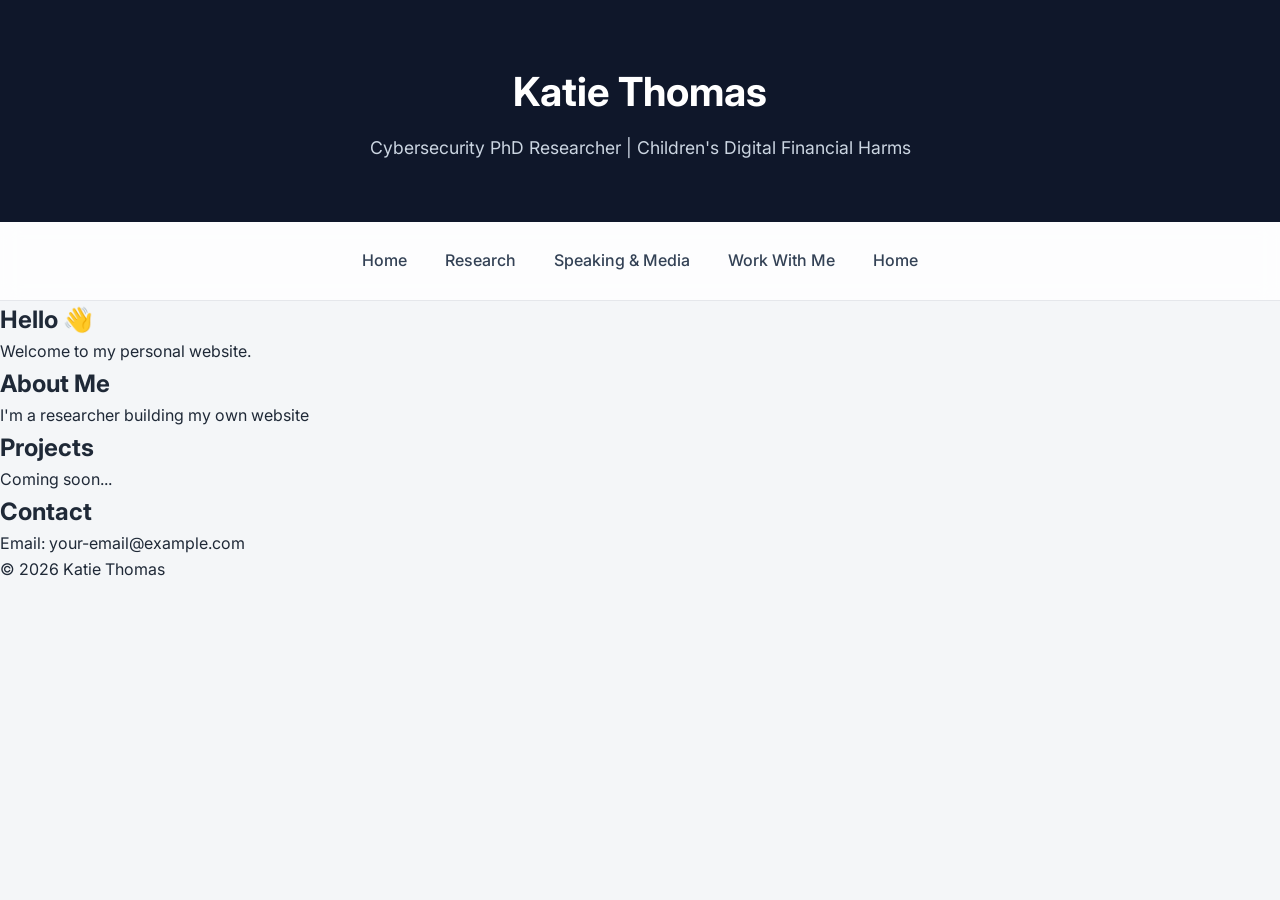
==== index.html @ bd5b545d "Updating the layout" ====
<!DOCTYPE html>
<html lang="en">
<head>
    <meta charset="UTF-8">
    <meta name="viewport" content="width=device-width, initial-scale=1.0">
    <title>Katie Thomas | Portfolio</title>
    <link href="https://fonts.googleapis.com/css2?family=Inter:wght@300;400;600;700&display=swap" rel="stylesheet">

    <link rel="stylesheet" href="style.css">
</head>

<body>

    <!-- HEADER -->
    <header>
        <h1>Katie Thomas</h1>
        <p>Cybersecurity PhD Researcher | Children's Digital Financial Harms</p>
    </header>

    <!-- NAVIGATION -->
    <nav class="nav">
    <a href="index.html">Home</a>
    <a href="Research.html">Research</a>
    <a href="Speaking & Media.html">Speaking & Media</a>
    <a href="Work With Me.html">Work With Me</a>
    <a href="index.html" class="active">Home</a>
</nav>

    <!-- HERO SECTION -->
    <section>
        <h2>Hello 👋</h2>
        <p>Welcome to my personal website.</p>
    </section>

    <!-- ABOUT -->
    <section id="about">
        <h2>About Me</h2>
        <p>
            I'm a researcher building my own website
        </p>
    </section>

    <!-- PROJECTS -->
    <section id="projects">
        <h2>Projects</h2>
        <p>Coming soon...</p>
    </section>

    <!-- CONTACT -->
    <section id="contact">
        <h2>Contact</h2>
        <p>Email: your-email@example.com</p>
    </section>

    <!-- FOOTER -->
    <footer>
        <p>© 2026 Katie Thomas</p>
    </footer>

</body>
</html>
---- style.css ----
* {
    margin: 0;
    padding: 0;
    box-sizing: border-box;
}

body {
    font-family: 'Inter', sans-serif;
    background-color: #f4f6f8;
    color: #1f2937;
    line-height: 1.6;
}

/* HEADER */
header {
    background: #0f172a;
    color: white;
    padding: 60px 20px;
    text-align: center;
}

header h1 {
    font-size: 2.5rem;
    font-weight: 700;
}

header p {
    margin-top: 10px;
    font-size: 1.1rem;
    color: #cbd5e1;
}

/* NAV */

.nav {
    display: flex;
    justify-content: center;
    gap: 10px;
    padding: 18px;
    background: rgba(255, 255, 255, 0.8);
    backdrop-filter: blur(10px);
    position: sticky;
    top: 0;
    border-bottom: 1px solid #e5e7eb;
}

.nav a {
    text-decoration: none;
    color: #334155;
    font-weight: 500;
    padding: 8px 14px;
    border-radius: 999px;
    transition: all 0.25s ease;
    .nav a.active {
    background: #0f172a;
    color: white;

    .nav a.active {
    background: #0f172a;
    color: white;
}
}

.nav a:hover {
    background: #0f172a;
    color: white;
    transform: translateY(-2px);
}

/* HERO SECTION */
section {
    max-width: 900px;
    margin: 40px auto;
    background: white;
    padding: 30px;
    border-radius: 12px;
    box-shadow: 0 4px 15px rgba(0,0,0,0.05);
}

/* SECTION HEADINGS */
section h2 {
    margin-bottom: 10px;
    color: #0f172a;
}

/* FOOTER */
footer {
    text-align: center;
    padding: 25px;
    color: #64748b;
}
}
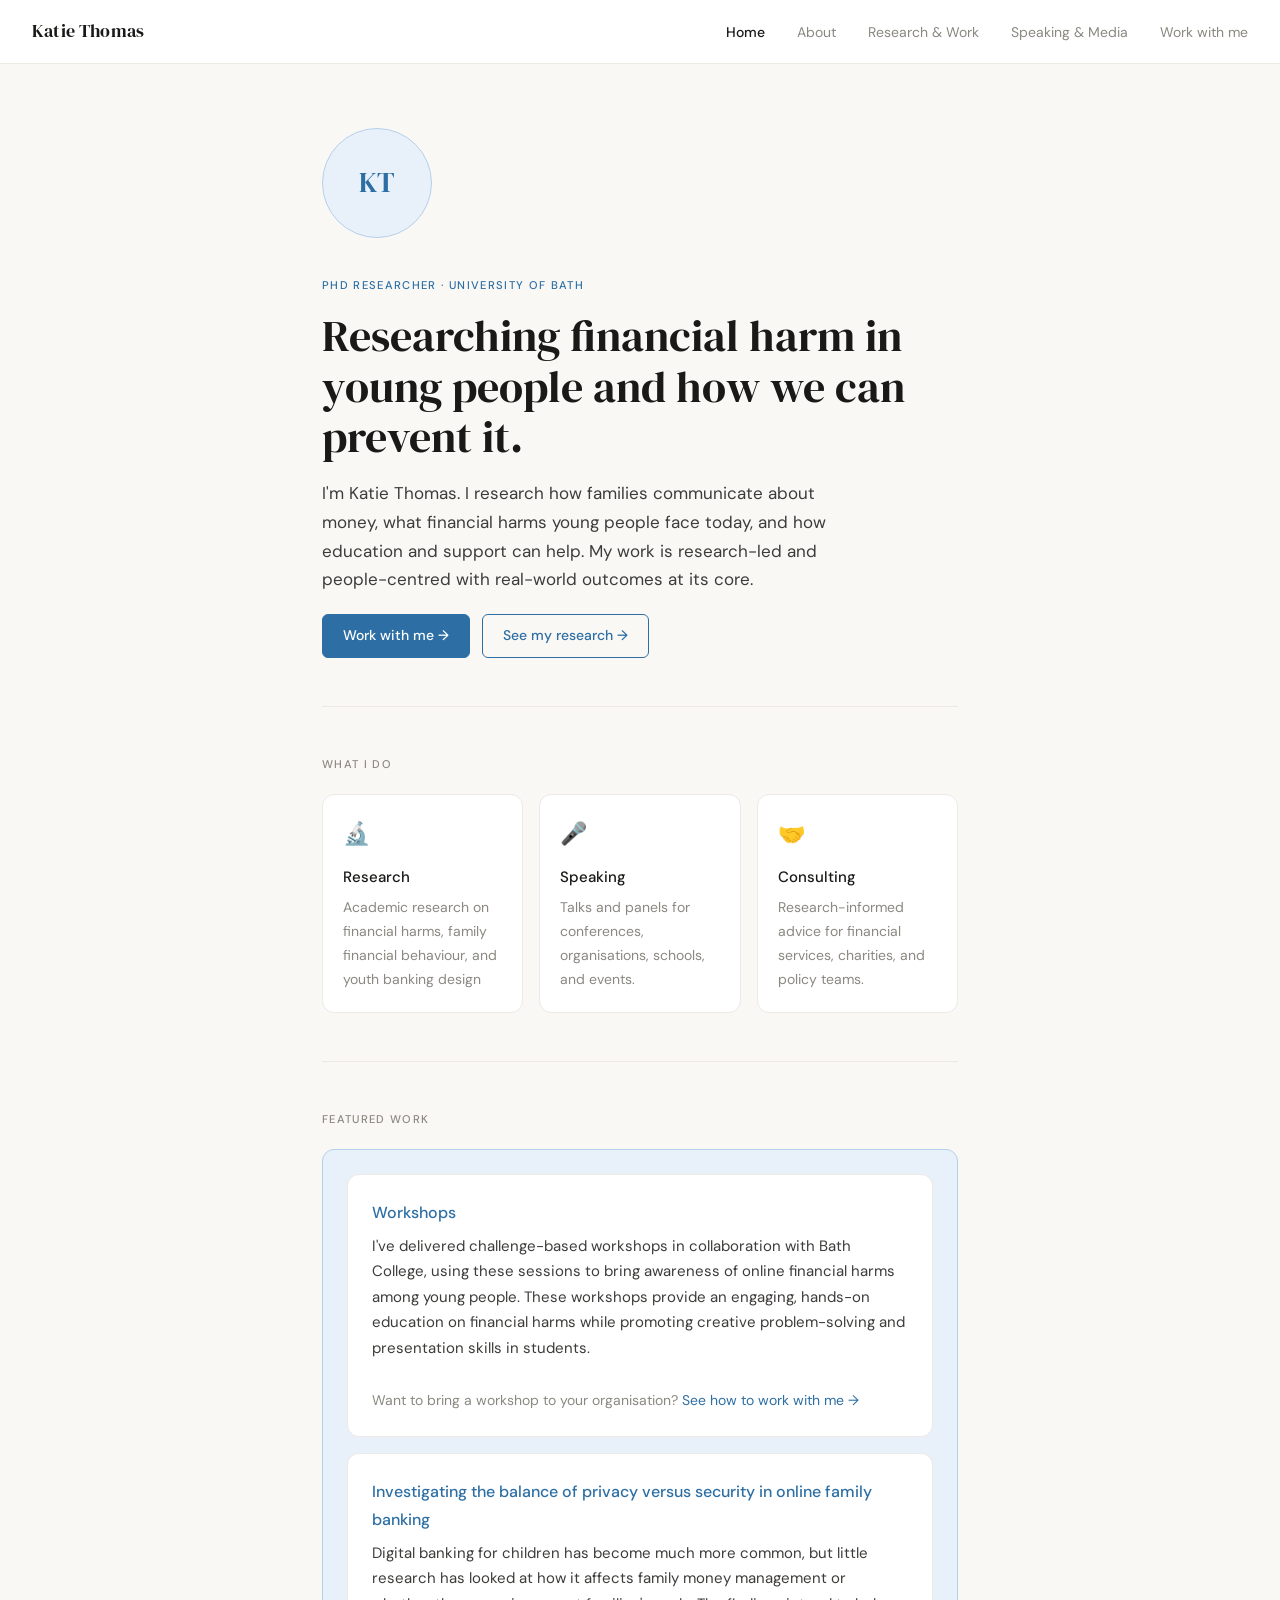
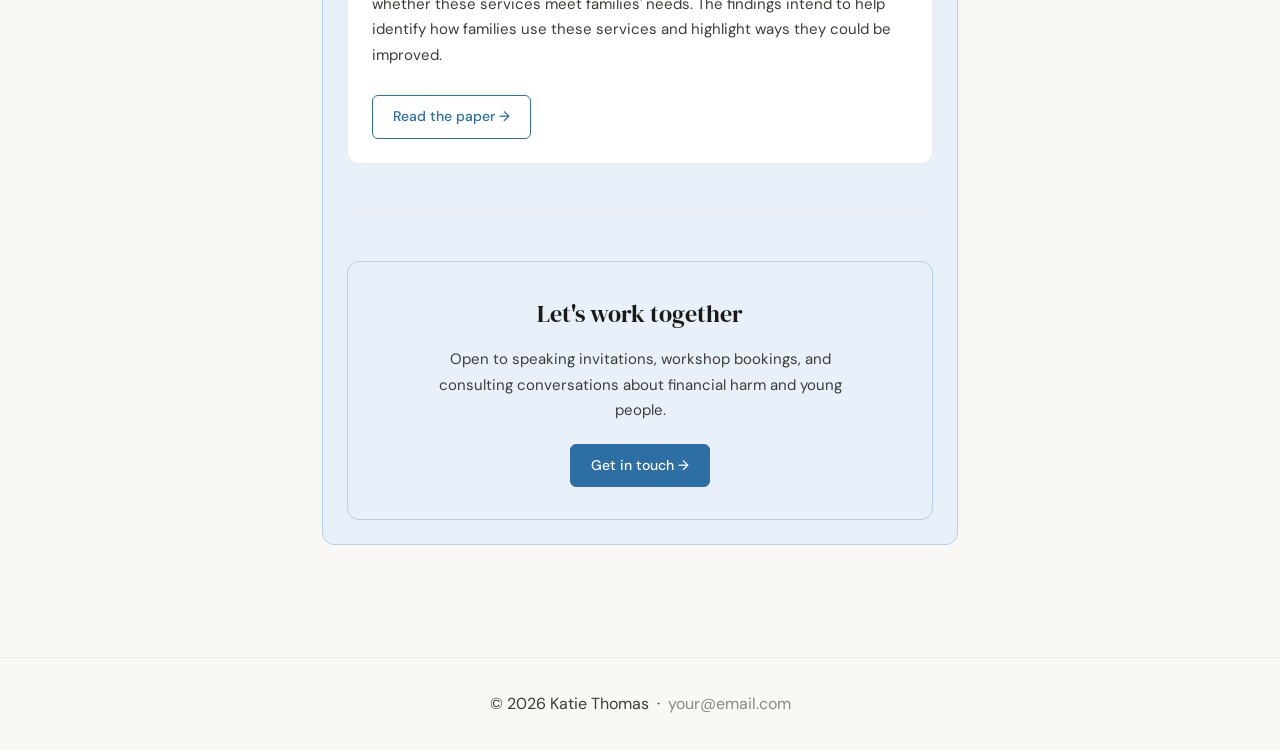
==== commit b704bb3b: "Updating style and content" ====
--- a/index.html
+++ b/index.html
@@ -1,61 +1,264 @@
 <!DOCTYPE html>
 <html lang="en">
 <head>
-    <meta charset="UTF-8">
-    <meta name="viewport" content="width=device-width, initial-scale=1.0">
-    <title>Katie Thomas | Portfolio</title>
-    <link href="https://fonts.googleapis.com/css2?family=Inter:wght@300;400;600;700&display=swap" rel="stylesheet">
-
-    <link rel="stylesheet" href="style.css">
+  <meta charset="UTF-8" />
+  <meta name="viewport" content="width=device-width, initial-scale=1.0" />
+  <meta name="description" content="Katie Thomas — PhD researcher in financial safety and young people at the University of Bath." />
+  <title>Katie Thomas</title>
+  <link rel="stylesheet" href="style.css" />
+  <style>
+    /* ── Hero ── */
+    .hero {
+      display: flex;
+      flex-direction: column;
+      gap: 1.5rem;
+      padding-bottom: 0;
+    }
+
+    .hero-text h1 {
+      margin-bottom: 1rem;
+    }
+
+    .hero-text p {
+      font-size: 1.0625rem;
+      max-width: 520px;
+    }
+
+    .hero-photo-home {
+      width: 110px;
+      height: 110px;
+      border-radius: 50%;
+      object-fit: cover;
+      border: 1px solid var(--colour-border);
+      margin-bottom: 0.5rem;
+    }
+
+    .hero-initials {
+      width: 110px;
+      height: 110px;
+      border-radius: 50%;
+      background: var(--colour-accent-light);
+      border: 1px solid var(--colour-accent-border);
+      display: flex;
+      align-items: center;
+      justify-content: center;
+      font-family: var(--font-display);
+      font-size: 1.75rem;
+      color: var(--colour-accent);
+      margin-bottom: 0.5rem;
+    }
+
+    .hero-buttons {
+      display: flex;
+      flex-wrap: wrap;
+      gap: 0.75rem;
+      margin-top: 0.5rem;
+    }
+
+    /* ── What I do ── */
+    .what-i-do-grid {
+      display: grid;
+      grid-template-columns: repeat(3, 1fr);
+      gap: 1rem;
+      margin-bottom: 0;
+    }
+
+    .what-card {
+      background: var(--colour-white);
+      border: 1px solid var(--colour-border);
+      border-radius: var(--radius-md);
+      padding: 1.25rem;
+    }
+
+    .what-card .icon {
+      font-size: 1.375rem;
+      margin-bottom: 0.75rem;
+      display: block;
+    }
+
+    .what-card h3 {
+      font-size: 0.9375rem;
+      margin-bottom: 0.4rem;
+    }
+
+    .what-card p {
+      font-size: 0.875rem;
+      color: var(--colour-text-muted);
+      margin-bottom: 0;
+    }
+
+    /* ── Featured work ── */
+    .featured-link {
+      font-size: 0.875rem;
+      color: var(--colour-accent);
+      text-decoration: none;
+      display: inline-block;
+      margin-top: 0.75rem;
+    }
+
+    .featured-link:hover {
+      text-decoration: underline;
+    }
+
+    /* ── CTA banner ── */
+    .cta-banner {
+      background: var(--colour-accent-light);
+      border: 1px solid var(--colour-accent-border);
+      border-radius: var(--radius-md);
+      padding: 2rem;
+      text-align: center;
+    }
+
+    .cta-banner h2 {
+      font-size: 1.5rem;
+      margin-bottom: 0.75rem;
+    }
+
+    .cta-banner p {
+      font-size: 0.9375rem;
+      color: var(--colour-text-body);
+      max-width: 420px;
+      margin: 0 auto 1.25rem;
+    }
+
+    /* ── Responsive ── */
+    @media (max-width: 640px) {
+      .what-i-do-grid {
+        grid-template-columns: 1fr;
+      }
+    }
+  </style>
 </head>
-
 <body>
 
-    <!-- HEADER -->
-    <header>
-        <h1>Katie Thomas</h1>
-        <p>Cybersecurity PhD Researcher | Children's Digital Financial Harms</p>
-    </header>
-
-    <!-- NAVIGATION -->
-    <nav class="nav">
-    <a href="index.html">Home</a>
-    <a href="Research.html">Research</a>
-    <a href="Speaking & Media.html">Speaking & Media</a>
-    <a href="Work With Me.html">Work With Me</a>
-    <a href="index.html" class="active">Home</a>
-</nav>
-
-    <!-- HERO SECTION -->
-    <section>
-        <h2>Hello 👋</h2>
-        <p>Welcome to my personal website.</p>
+  <!-- ===================== NAVIGATION ===================== -->
+  <nav class="nav">
+    <a href="index.html" class="nav-logo">Katie Thomas</a>
+    <button class="nav-toggle" aria-label="Toggle navigation" onclick="toggleNav()">&#9776;</button>
+    <ul class="nav-links" id="nav-links">
+      <li><a href="index.html" class="active">Home</a></li>
+      <li><a href="about.html">About</a></li>
+      <li><a href="research.html">Research &amp; Work</a></li>
+      <li><a href="speaking.html">Speaking &amp; Media</a></li>
+      <li><a href="work-with-me.html">Work with me</a></li>
+    </ul>
+  </nav>
+
+  <!-- ===================== MAIN CONTENT ===================== -->
+  <main class="page-wrapper">
+
+    <!-- ── HERO ── -->
+    <section class="hero">
+      <img
+        class="hero-photo-home"
+        src="assets/images/KT_Photo.jpg"
+        alt="Photo of Katie Thomas"
+        onerror="this.style.display='none'; document.getElementById('hero-initials').style.display='flex';"
+      />
+      <div class="hero-initials" id="hero-initials" style="display: none;">KT</div>
+
+      <div class="hero-text">
+        <span class="page-tag">PhD Researcher · University of Bath</span>
+        <h1>Researching financial harm in young people and how we can prevent it.</h1>
+        <p>
+          I'm Katie Thomas. I research how families communicate about money, what financial
+          harms young people face today, and how education and support can help.
+          My work is research-led and people-centred with real-world outcomes at its core.
+        </p>
+        <div class="hero-buttons">
+          <a href="work-with-me.html" class="btn btn-primary">Work with me →</a>
+          <a href="research.html" class="btn">See my research →</a>
+        </div>
+      </div>
+
     </section>
 
-    <!-- ABOUT -->
-    <section id="about">
-        <h2>About Me</h2>
-        <p>
-            I'm a researcher building my own website
-        </p>
-    </section>
-
-    <!-- PROJECTS -->
-    <section id="projects">
-        <h2>Projects</h2>
-        <p>Coming soon...</p>
-    </section>
-
-    <!-- CONTACT -->
-    <section id="contact">
-        <h2>Contact</h2>
-        <p>Email: your-email@example.com</p>
-    </section>
-
-    <!-- FOOTER -->
-    <footer>
-        <p>© 2026 Katie Thomas</p>
-    </footer>
+    <hr class="divider" />
+
+    <!-- ── WHAT I DO ── -->
+    <span class="section-label">What I do</span>
+    <div class="what-i-do-grid">
+
+      <div class="what-card">
+        <span class="icon">🔬</span>
+        <h3>Research</h3>
+        <p>Academic research on financial harms, family financial behaviour, and 
+        youth banking design</p>
+      </div>
+
+      <div class="what-card">
+        <span class="icon">🎤</span>
+        <h3>Speaking</h3>
+        <p>Talks and panels for conferences, organisations, schools, and events.</p>
+      </div>
+
+      <div class="what-card">
+        <span class="icon">🤝</span>
+        <h3>Consulting</h3>
+        <p>Research-informed advice for financial services, charities, and policy teams.</p>
+      </div>
+
+    </div>
+
+    <hr class="divider" />
+
+    <!-- ── FEATURED WORK ── -->
+    <span class="section-label">Featured work</span>
+    <div class="card-featured">
+     <!-- Workshops -->
+    <div class="card">
+      <h3>Workshops</h3>
+      <p>
+        I've delivered challenge-based workshops in collaboration with Bath College, using these
+        sessions to bring awareness of online financial harms among young people. These workshops 
+        provide an engaging, hands-on education on financial harms while promoting creative 
+        problem-solving and presentation skills in students. 
+      </p>
+      <br />
+      <p style="font-size: 0.875rem; color: var(--colour-text-muted);">
+        Want to bring a workshop to your organisation?
+        <a href="work-with-me.html">See how to work with me →</a>
+      </p>
+    </div>
+
+    <!-- Featured paper — duplicate for additional papers -->
+    <div class="card">
+       <h3>Investigating the balance of privacy versus security in online family banking</h3>
+      <p>
+        Digital banking for children has become much more common, but little research has
+        looked at how it affects family money management or whether these services meet
+        families' needs. The findings intend to help identify how families use these services
+        and highlight ways they could be improved.
+      </p>
+      <br />
+      <a href="https://dl.acm.org/doi/10.1145/3628516.3659858" class="btn">Read the paper →</a>
+    </div>
+
+    <hr class="divider" />
+
+    <!-- ── CTA BANNER ── -->
+    <div class="cta-banner">
+      <h2>Let's work together</h2>
+      <p>
+        Open to speaking invitations, workshop bookings, and consulting conversations
+        about financial harm and young people.
+      </p>
+      <a href="work-with-me.html" class="btn btn-primary">Get in touch →</a>
+    </div>
+
+  </main>
+
+  <!-- ===================== FOOTER ===================== -->
+  <footer class="footer">
+    <!-- Replace with your email address -->
+    <p>© 2026 Katie Thomas &nbsp;·&nbsp; <a href="mailto:your@email.com">your@email.com</a></p>
+  </footer>
+
+  <script>
+    function toggleNav() {
+      document.getElementById('nav-links').classList.toggle('open');
+    }
+  </script>
 
 </body>
 </html>
--- a/style.css
+++ b/style.css
@@ -1,92 +1,560 @@
-* {
-    margin: 0;
-    padding: 0;
-    box-sizing: border-box;
+/* ============================================
+   Katie Thomas — Personal Website
+   style.css — shared across all pages
+   ============================================ */
+
+/* --- Google Fonts --- */
+@import url('https://fonts.googleapis.com/css2?family=DM+Sans:ital,opsz,wght@0,9..40,300;0,9..40,400;0,9..40,500;1,9..40,400&family=DM+Serif+Display&display=swap');
+
+/* --- Reset --- */
+*, *::before, *::after {
+  box-sizing: border-box;
+  margin: 0;
+  padding: 0;
+}
+
+/* --- Design tokens --- */
+:root {
+  /* Colours */
+  --colour-page:         #faf8f5;
+  --colour-surface:      #f3f0ea;
+  --colour-white:        #ffffff;
+  --colour-border:       #ede9e3;
+  --colour-border-mid:   #c8c4bc;
+  --colour-text-dark:    #1a1917;
+  --colour-text-body:    #3d3c3a;
+  --colour-text-muted:   #8a8880;
+  --colour-accent:       #2d6fa4;
+  --colour-accent-hover: #1e5580;
+  --colour-accent-light: #e8f1f9;
+  --colour-accent-border:#b5d0eb;
+
+  /* Typography */
+  --font-display: 'DM Serif Display', Georgia, serif;
+  --font-body:    'DM Sans', system-ui, sans-serif;
+
+  /* Layout */
+  --max-width:    700px;
+  --nav-height:   64px;
+
+  /* Radii */
+  --radius-sm:    6px;
+  --radius-md:    12px;
+
+  /* Transitions */
+  --transition:   0.15s ease;
+}
+
+/* --- Base --- */
+html {
+  font-size: 16px;
+  scroll-behavior: smooth;
 }
 
 body {
-    font-family: 'Inter', sans-serif;
-    background-color: #f4f6f8;
-    color: #1f2937;
-    line-height: 1.6;
-}
-
-/* HEADER */
-header {
-    background: #0f172a;
-    color: white;
-    padding: 60px 20px;
+  font-family: var(--font-body);
+  background-color: var(--colour-page);
+  color: var(--colour-text-body);
+  line-height: 1.7;
+  -webkit-font-smoothing: antialiased;
+}
+
+img {
+  display: block;
+  max-width: 100%;
+}
+
+a {
+  color: var(--colour-accent);
+  text-decoration: none;
+}
+
+a:hover {
+  text-decoration: underline;
+}
+
+/* ============================================
+   NAVIGATION
+   ============================================ */
+
+.nav {
+  position: sticky;
+  top: 0;
+  z-index: 100;
+  height: var(--nav-height);
+  background: var(--colour-white);
+  border-bottom: 1px solid var(--colour-border);
+  display: flex;
+  align-items: center;
+  justify-content: space-between;
+  padding: 0 2rem;
+}
+
+.nav-logo {
+  font-family: var(--font-display);
+  font-size: 1.125rem;
+  color: var(--colour-text-dark);
+  text-decoration: none;
+  letter-spacing: 0.01em;
+  flex-shrink: 0;
+}
+
+.nav-logo:hover {
+  text-decoration: none;
+}
+
+.nav-links {
+  list-style: none;
+  display: flex;
+  align-items: center;
+  gap: 2rem;
+}
+
+.nav-links a {
+  font-size: 0.875rem;
+  color: var(--colour-text-muted);
+  text-decoration: none;
+  transition: color var(--transition);
+}
+
+.nav-links a:hover {
+  color: var(--colour-text-dark);
+  text-decoration: none;
+}
+
+.nav-links a.active {
+  color: var(--colour-text-dark);
+  font-weight: 500;
+}
+
+/* Mobile toggle button */
+.nav-toggle {
+  display: none;
+  background: none;
+  border: none;
+  cursor: pointer;
+  font-size: 1.5rem;
+  color: var(--colour-text-dark);
+  line-height: 1;
+  padding: 4px;
+}
+
+/* ============================================
+   PAGE LAYOUT
+   ============================================ */
+
+.page-wrapper {
+  max-width: var(--max-width);
+  margin: 0 auto;
+  padding: 4rem 2rem 6rem;
+}
+
+/* ============================================
+   TYPOGRAPHY
+   ============================================ */
+
+.page-tag {
+  display: inline-block;
+  font-size: 0.7rem;
+  font-weight: 500;
+  letter-spacing: 0.12em;
+  text-transform: uppercase;
+  color: var(--colour-accent);
+  margin-bottom: 1rem;
+}
+
+h1 {
+  font-family: var(--font-display);
+  font-size: 2.75rem;
+  font-weight: 400;
+  color: var(--colour-text-dark);
+  line-height: 1.15;
+  margin-bottom: 1.5rem;
+}
+
+h2 {
+  font-family: var(--font-display);
+  font-size: 1.625rem;
+  font-weight: 400;
+  color: var(--colour-text-dark);
+  margin-bottom: 0.75rem;
+}
+
+h3 {
+  font-family: var(--font-body);
+  font-size: 1rem;
+  font-weight: 500;
+  color: var(--colour-text-dark);
+  margin-bottom: 0.35rem;
+}
+
+p {
+  font-size: 1rem;
+  color: var(--colour-text-body);
+  margin-bottom: 1.25rem;
+}
+
+p:last-child {
+  margin-bottom: 0;
+}
+
+/* ============================================
+   SECTION LABELS & DIVIDERS
+   ============================================ */
+
+.section-label {
+  font-size: 0.7rem;
+  font-weight: 500;
+  letter-spacing: 0.12em;
+  text-transform: uppercase;
+  color: var(--colour-text-muted);
+  margin-bottom: 1.25rem;
+  display: block;
+}
+
+.divider {
+  border: none;
+  border-top: 1px solid var(--colour-border);
+  margin: 3rem 0;
+}
+
+/* ============================================
+   PILLS
+   ============================================ */
+
+.pill-row {
+  display: flex;
+  flex-wrap: wrap;
+  gap: 0.5rem;
+  margin-bottom: 1.5rem;
+}
+
+.pill {
+  font-size: 0.8125rem;
+  padding: 5px 14px;
+  border-radius: 20px;
+  background: var(--colour-white);
+  border: 1px solid var(--colour-border-mid);
+  color: var(--colour-text-body);
+}
+
+.pill-accent {
+  background: var(--colour-accent-light);
+  border-color: var(--colour-accent-border);
+  color: var(--colour-accent);
+}
+
+/* ============================================
+   CARDS
+   ============================================ */
+
+.card {
+  background: var(--colour-white);
+  border: 1px solid var(--colour-border);
+  border-radius: var(--radius-md);
+  padding: 1.5rem;
+  margin-bottom: 1rem;
+}
+
+.card-meta {
+  font-size: 0.8rem;
+  color: var(--colour-text-muted);
+  margin-bottom: 0.35rem;
+}
+
+.card h3 {
+  margin-bottom: 0.5rem;
+}
+
+.card p {
+  font-size: 0.9375rem;
+  margin-bottom: 0;
+}
+
+/* Card with top accent border — used for featured items like the game */
+.card-featured {
+  background: var(--colour-accent-light);
+  border: 1px solid var(--colour-accent-border);
+  border-radius: var(--radius-md);
+  padding: 1.5rem;
+  margin-bottom: 1rem;
+}
+
+.card-featured h3 {
+  color: var(--colour-accent);
+  margin-bottom: 0.5rem;
+}
+
+.card-featured p {
+  font-size: 0.9375rem;
+  color: var(--colour-text-body);
+  margin-bottom: 0;
+}
+
+/* ============================================
+   BUTTONS
+   ============================================ */
+
+.btn {
+  display: inline-block;
+  font-family: var(--font-body);
+  font-size: 0.875rem;
+  font-weight: 500;
+  color: var(--colour-accent);
+  background: transparent;
+  border: 1px solid var(--colour-accent);
+  border-radius: var(--radius-sm);
+  padding: 9px 20px;
+  text-decoration: none;
+  cursor: pointer;
+  transition: background var(--transition), color var(--transition);
+}
+
+.btn:hover {
+  background: var(--colour-accent);
+  color: var(--colour-white);
+  text-decoration: none;
+}
+
+.btn-primary {
+  background: var(--colour-accent);
+  color: var(--colour-white);
+  border-color: var(--colour-accent);
+}
+
+.btn-primary:hover {
+  background: var(--colour-accent-hover);
+  border-color: var(--colour-accent-hover);
+  color: var(--colour-white);
+}
+
+/* ============================================
+   PROFILE PHOTO
+   ============================================ */
+
+.profile-photo {
+  width: 130px;
+  height: 130px;
+  border-radius: 50%;
+  object-fit: cover;
+  border: 1px solid var(--colour-border);
+  margin-bottom: 2rem;
+}
+
+/* Fallback initials circle shown when no photo is set */
+.profile-initials {
+  width: 130px;
+  height: 130px;
+  border-radius: 50%;
+  background: var(--colour-accent-light);
+  border: 1px solid var(--colour-accent-border);
+  display: flex;
+  align-items: center;
+  justify-content: center;
+  font-family: var(--font-display);
+  font-size: 2rem;
+  color: var(--colour-accent);
+  margin-bottom: 2rem;
+}
+
+/* ============================================
+   SPEAKING LIST
+   ============================================ */
+
+.speaking-list {
+  list-style: none;
+}
+
+.speaking-item {
+  display: flex;
+  gap: 1.25rem;
+  align-items: flex-start;
+  padding: 0.9rem 0;
+  border-bottom: 1px solid var(--colour-border);
+}
+
+.speaking-item:last-child {
+  border-bottom: none;
+}
+
+.speaking-year {
+  font-size: 0.8rem;
+  color: var(--colour-text-muted);
+  min-width: 36px;
+  padding-top: 3px;
+  flex-shrink: 0;
+}
+
+.speaking-detail h3 {
+  font-size: 0.9375rem;
+  margin-bottom: 0.2rem;
+}
+
+.speaking-detail p {
+  font-size: 0.875rem;
+  color: var(--colour-text-muted);
+  margin-bottom: 0;
+}
+
+/* ============================================
+   CONTACT FORM
+   ============================================ */
+
+.contact-form {
+  display: flex;
+  flex-direction: column;
+  gap: 0.875rem;
+}
+
+.contact-form input,
+.contact-form textarea,
+.contact-form select {
+  width: 100%;
+  font-family: var(--font-body);
+  font-size: 0.9375rem;
+  color: var(--colour-text-body);
+  background: var(--colour-white);
+  border: 1px solid var(--colour-border-mid);
+  border-radius: var(--radius-sm);
+  padding: 10px 14px;
+  transition: border-color var(--transition);
+  appearance: none;
+}
+
+.contact-form input:focus,
+.contact-form textarea:focus,
+.contact-form select:focus {
+  outline: none;
+  border-color: var(--colour-accent);
+}
+
+.contact-form input::placeholder,
+.contact-form textarea::placeholder {
+  color: var(--colour-text-muted);
+}
+
+.contact-form textarea {
+  height: 110px;
+  resize: vertical;
+}
+
+.contact-form .btn-primary {
+  align-self: flex-start;
+}
+
+/* ============================================
+   OFFERING CARDS (Work with me page)
+   ============================================ */
+
+.offering-card {
+  background: var(--colour-white);
+  border: 1px solid var(--colour-border);
+  border-radius: var(--radius-md);
+  padding: 1.75rem;
+  margin-bottom: 1rem;
+}
+
+.offering-card h3 {
+  font-size: 1.0625rem;
+  margin-bottom: 0.6rem;
+}
+
+.offering-card p {
+  font-size: 0.9375rem;
+  margin-bottom: 1.25rem;
+}
+
+/* ============================================
+   FOOTER
+   ============================================ */
+
+.footer {
+  border-top: 1px solid var(--colour-border);
+  padding: 2rem;
+  text-align: center;
+  font-size: 0.8125rem;
+  color: var(--colour-text-muted);
+}
+
+.footer a {
+  color: var(--colour-text-muted);
+  text-decoration: none;
+  transition: color var(--transition);
+}
+
+.footer a:hover {
+  color: var(--colour-accent);
+}
+
+/* ============================================
+   RESPONSIVE — mobile
+   ============================================ */
+
+@media (max-width: 640px) {
+  h1 {
+    font-size: 2.1rem;
+  }
+
+  .nav {
+    padding: 0 1.25rem;
+  }
+
+  /* Hide nav links by default on mobile */
+  .nav-links {
+    display: none;
+    position: absolute;
+    top: var(--nav-height);
+    left: 0;
+    right: 0;
+    background: var(--colour-white);
+    border-bottom: 1px solid var(--colour-border);
+    flex-direction: column;
+    align-items: flex-start;
+    gap: 0;
+    padding: 0.5rem 0;
+  }
+
+  .nav-links.open {
+    display: flex;
+  }
+
+  .nav-links li {
+    width: 100%;
+  }
+
+  .nav-links a {
+    display: block;
+    padding: 0.75rem 1.5rem;
+    font-size: 1rem;
+  }
+
+  .nav-toggle {
+    display: block;
+  }
+
+  .page-wrapper {
+    padding: 2.5rem 1.25rem 4rem;
+  }
+
+  .contact-form .btn-primary {
+    width: 100%;
     text-align: center;
-}
-
-header h1 {
-    font-size: 2.5rem;
-    font-weight: 700;
-}
-
-header p {
-    margin-top: 10px;
-    font-size: 1.1rem;
-    color: #cbd5e1;
-}
-
-/* NAV */
-
-.nav {
-    display: flex;
-    justify-content: center;
-    gap: 10px;
-    padding: 18px;
-    background: rgba(255, 255, 255, 0.8);
-    backdrop-filter: blur(10px);
-    position: sticky;
-    top: 0;
-    border-bottom: 1px solid #e5e7eb;
-}
-
-.nav a {
-    text-decoration: none;
-    color: #334155;
-    font-weight: 500;
-    padding: 8px 14px;
-    border-radius: 999px;
-    transition: all 0.25s ease;
-    .nav a.active {
-    background: #0f172a;
-    color: white;
-
-    .nav a.active {
-    background: #0f172a;
-    color: white;
-}
-}
-
-.nav a:hover {
-    background: #0f172a;
-    color: white;
-    transform: translateY(-2px);
-}
-
-/* HERO SECTION */
-section {
-    max-width: 900px;
-    margin: 40px auto;
-    background: white;
-    padding: 30px;
-    border-radius: 12px;
-    box-shadow: 0 4px 15px rgba(0,0,0,0.05);
-}
-
-/* SECTION HEADINGS */
-section h2 {
-    margin-bottom: 10px;
-    color: #0f172a;
-}
-
-/* FOOTER */
-footer {
-    text-align: center;
-    padding: 25px;
-    color: #64748b;
-}
-}+  }
+}
+
+/* ============================================
+   ACCESSIBILITY
+   ============================================ */
+
+@media (prefers-reduced-motion: reduce) {
+  *, *::before, *::after {
+    transition: none !important;
+    animation: none !important;
+  }
+}
+
+:focus-visible {
+  outline: 2px solid var(--colour-accent);
+  outline-offset: 3px;
+  border-radius: 2px;
+}
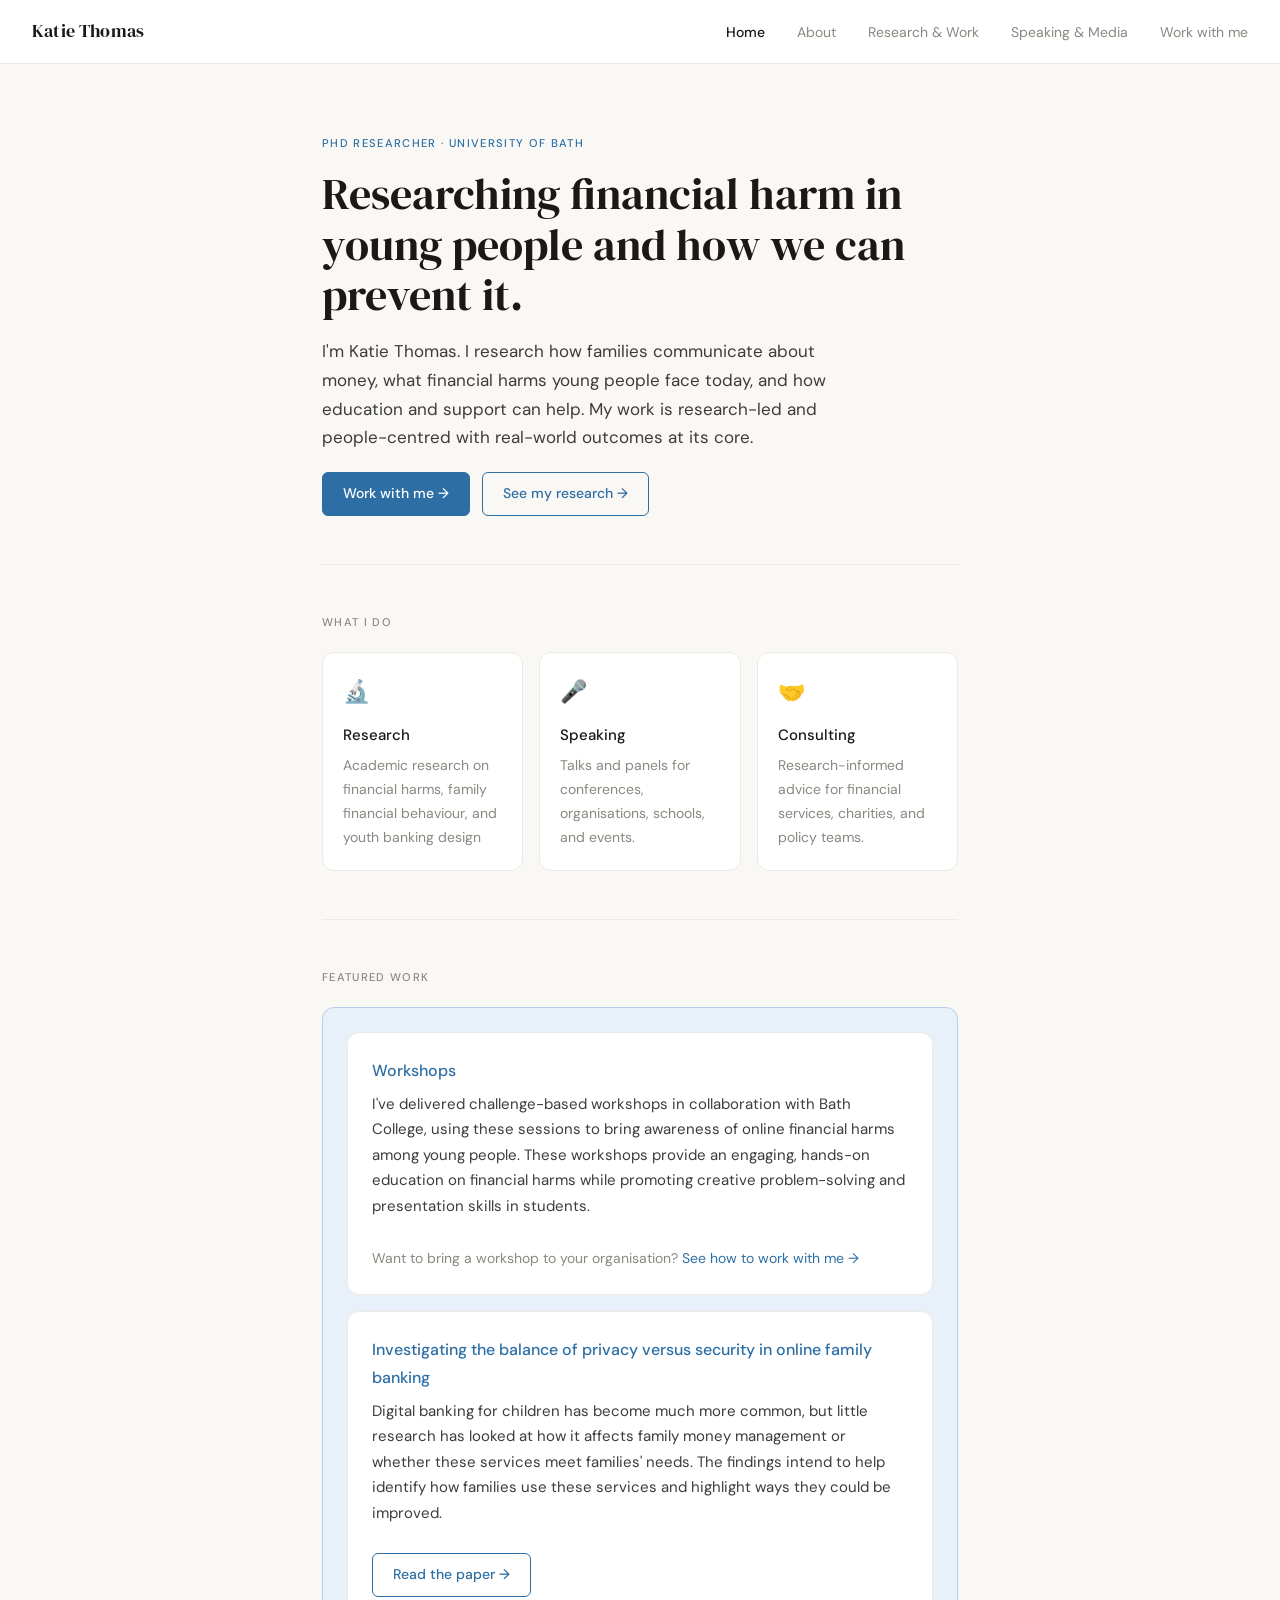
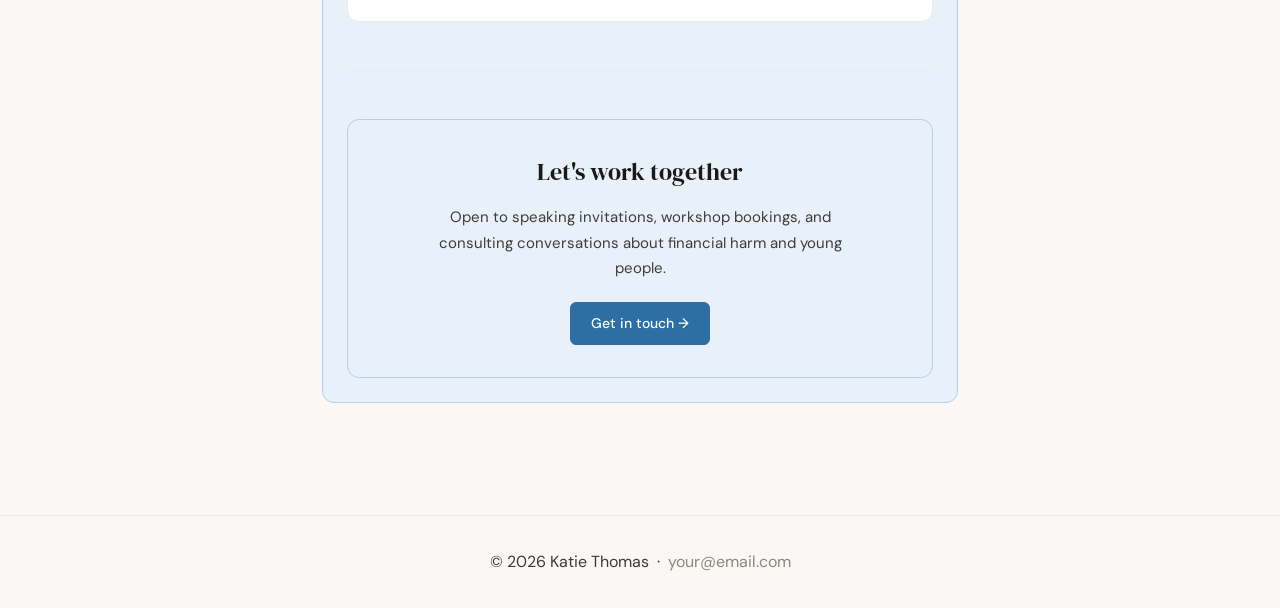
==== commit d286831b: "Updated links correctly" ====
--- a/index.html
+++ b/index.html
@@ -137,10 +137,10 @@
     <button class="nav-toggle" aria-label="Toggle navigation" onclick="toggleNav()">&#9776;</button>
     <ul class="nav-links" id="nav-links">
       <li><a href="index.html" class="active">Home</a></li>
-      <li><a href="about.html">About</a></li>
-      <li><a href="research.html">Research &amp; Work</a></li>
-      <li><a href="speaking.html">Speaking &amp; Media</a></li>
-      <li><a href="work-with-me.html">Work with me</a></li>
+      <li><a href="About.html">About</a></li>
+      <li><a href="Research.html">Research &amp; Work</a></li>
+      <li><a href="Speaking & Media.html">Speaking &amp; Media</a></li>
+      <li><a href="Work With Me.html">Work with me</a></li>
     </ul>
   </nav>
 
@@ -155,8 +155,7 @@
         alt="Photo of Katie Thomas"
         onerror="this.style.display='none'; document.getElementById('hero-initials').style.display='flex';"
       />
-      <div class="hero-initials" id="hero-initials" style="display: none;">KT</div>
-
+    
       <div class="hero-text">
         <span class="page-tag">PhD Researcher · University of Bath</span>
         <h1>Researching financial harm in young people and how we can prevent it.</h1>
@@ -166,8 +165,8 @@
           My work is research-led and people-centred with real-world outcomes at its core.
         </p>
         <div class="hero-buttons">
-          <a href="work-with-me.html" class="btn btn-primary">Work with me →</a>
-          <a href="research.html" class="btn">See my research →</a>
+          <a href="Work With Me.html" class="btn btn-primary">Work with me →</a>
+          <a href="Research.html" class="btn">See my research →</a>
         </div>
       </div>
 
@@ -217,7 +216,7 @@
       <br />
       <p style="font-size: 0.875rem; color: var(--colour-text-muted);">
         Want to bring a workshop to your organisation?
-        <a href="work-with-me.html">See how to work with me →</a>
+        <a href="Work With Me.html">See how to work with me →</a>
       </p>
     </div>
 
@@ -243,7 +242,7 @@
         Open to speaking invitations, workshop bookings, and consulting conversations
         about financial harm and young people.
       </p>
-      <a href="work-with-me.html" class="btn btn-primary">Get in touch →</a>
+      <a href="Work With Me.html" class="btn btn-primary">Get in touch →</a>
     </div>
 
   </main>
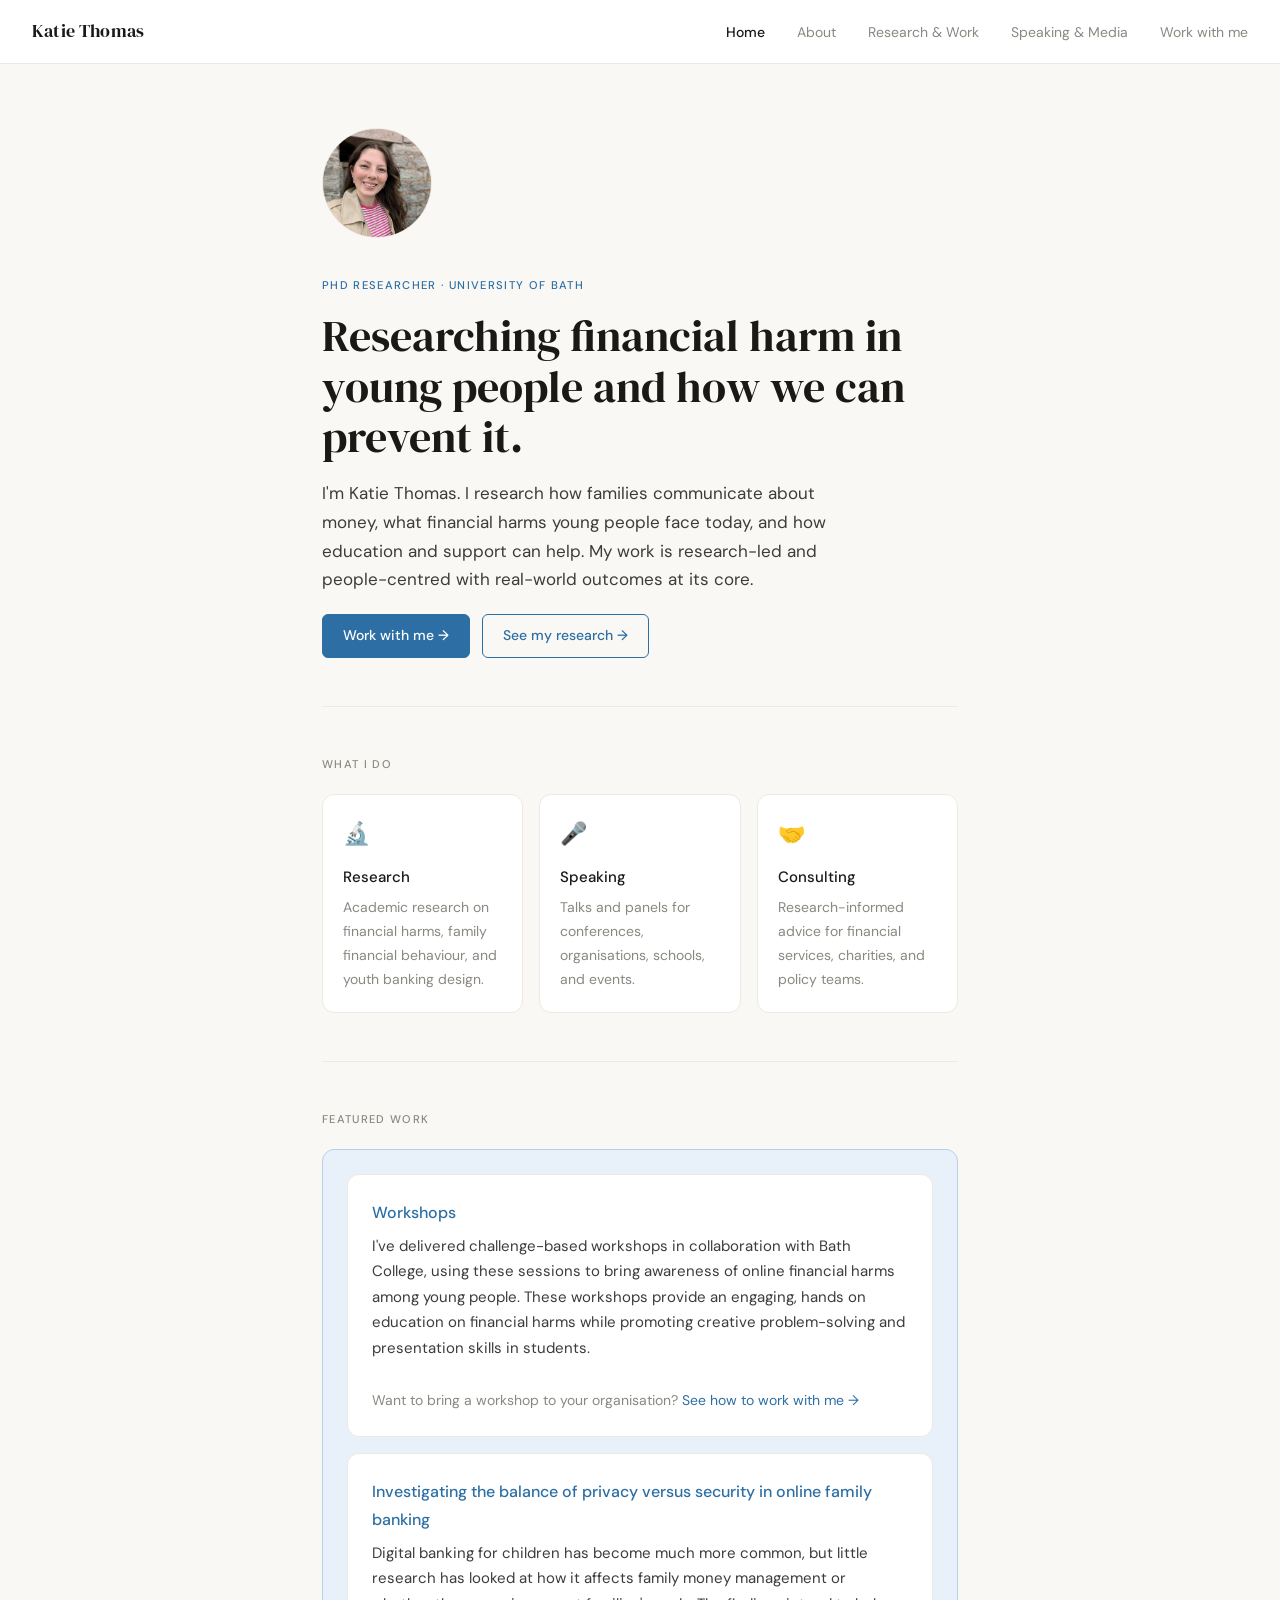
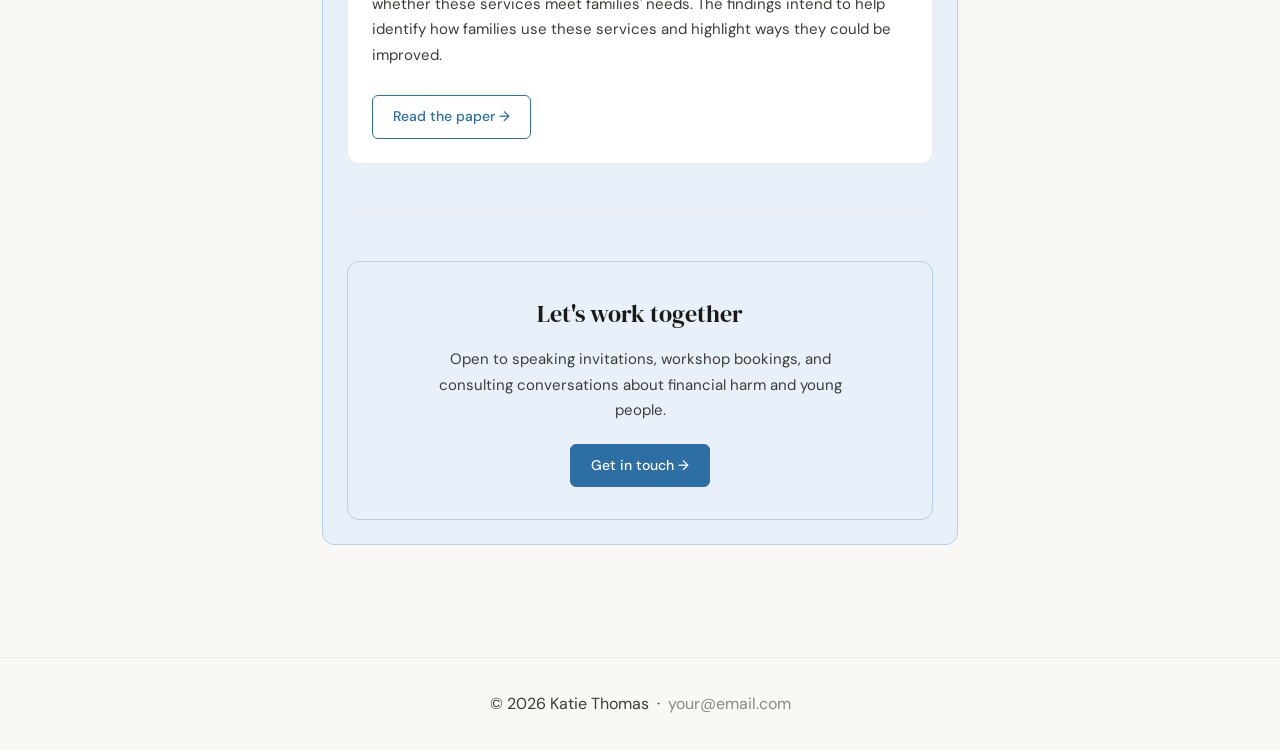
==== commit facc8e4e: "final edit to website" ====
--- a/index.html
+++ b/index.html
@@ -137,10 +137,10 @@
     <button class="nav-toggle" aria-label="Toggle navigation" onclick="toggleNav()">&#9776;</button>
     <ul class="nav-links" id="nav-links">
       <li><a href="index.html" class="active">Home</a></li>
-      <li><a href="About.html">About</a></li>
-      <li><a href="Research.html">Research &amp; Work</a></li>
-      <li><a href="Speaking & Media.html">Speaking &amp; Media</a></li>
-      <li><a href="Work With Me.html">Work with me</a></li>
+      <li><a href="about.html">About</a></li>
+      <li><a href="research.html">Research &amp; Work</a></li>
+      <li><a href="speaking.html">Speaking &amp; Media</a></li>
+      <li><a href="work-with-me.html">Work with me</a></li>
     </ul>
   </nav>
 
@@ -165,8 +165,8 @@
           My work is research-led and people-centred with real-world outcomes at its core.
         </p>
         <div class="hero-buttons">
-          <a href="Work With Me.html" class="btn btn-primary">Work with me →</a>
-          <a href="Research.html" class="btn">See my research →</a>
+          <a href="work-with-me.html" class="btn btn-primary">Work with me →</a>
+          <a href="research.html" class="btn">See my research →</a>
         </div>
       </div>
 
@@ -182,7 +182,7 @@
         <span class="icon">🔬</span>
         <h3>Research</h3>
         <p>Academic research on financial harms, family financial behaviour, and 
-        youth banking design</p>
+        youth banking design.</p>
       </div>
 
       <div class="what-card">
@@ -210,13 +210,13 @@
       <p>
         I've delivered challenge-based workshops in collaboration with Bath College, using these
         sessions to bring awareness of online financial harms among young people. These workshops 
-        provide an engaging, hands-on education on financial harms while promoting creative 
-        problem-solving and presentation skills in students. 
+        provide an engaging, hands on education on financial harms while promoting creative 
+        problem-solving and presentation skills in students.
       </p>
       <br />
       <p style="font-size: 0.875rem; color: var(--colour-text-muted);">
         Want to bring a workshop to your organisation?
-        <a href="Work With Me.html">See how to work with me →</a>
+        <a href="work-with-me.html">See how to work with me →</a>
       </p>
     </div>
 
@@ -242,7 +242,7 @@
         Open to speaking invitations, workshop bookings, and consulting conversations
         about financial harm and young people.
       </p>
-      <a href="Work With Me.html" class="btn btn-primary">Get in touch →</a>
+      <a href="work-with-me.html" class="btn btn-primary">Get in touch →</a>
     </div>
 
   </main>
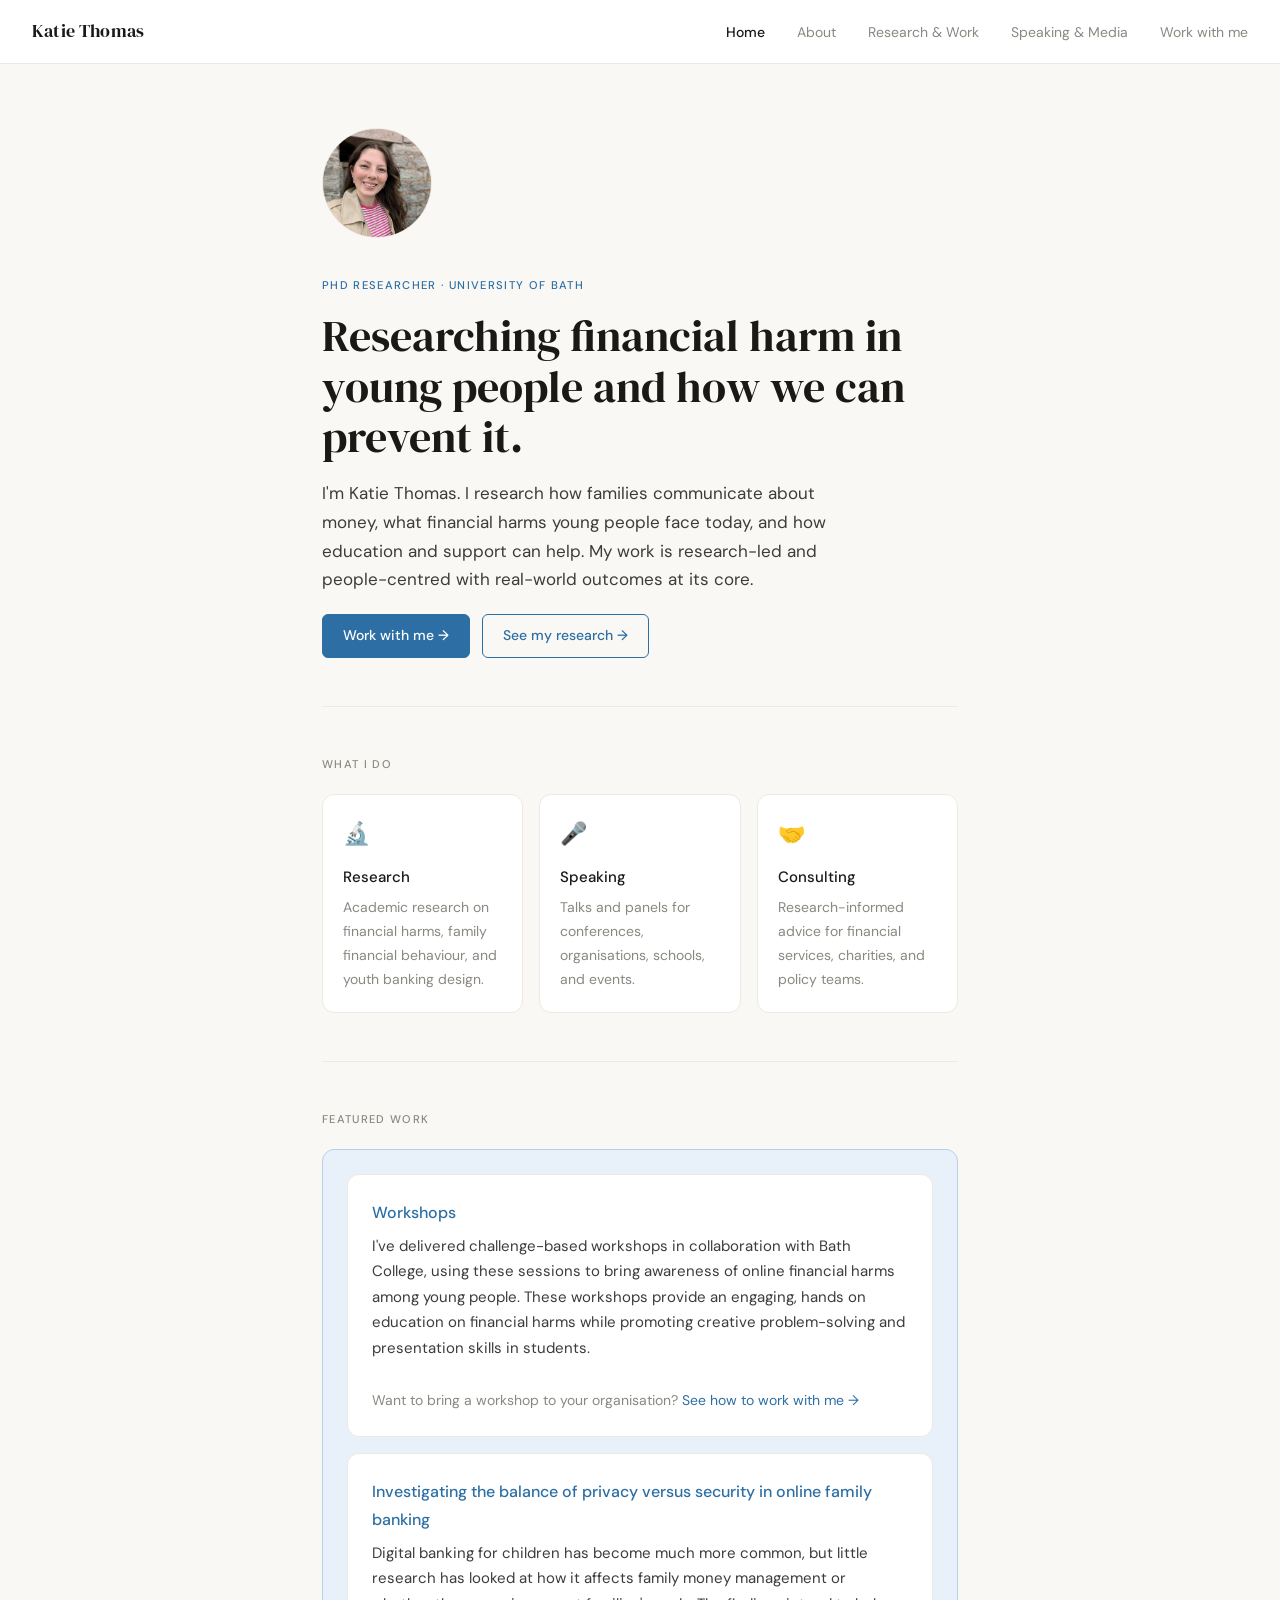
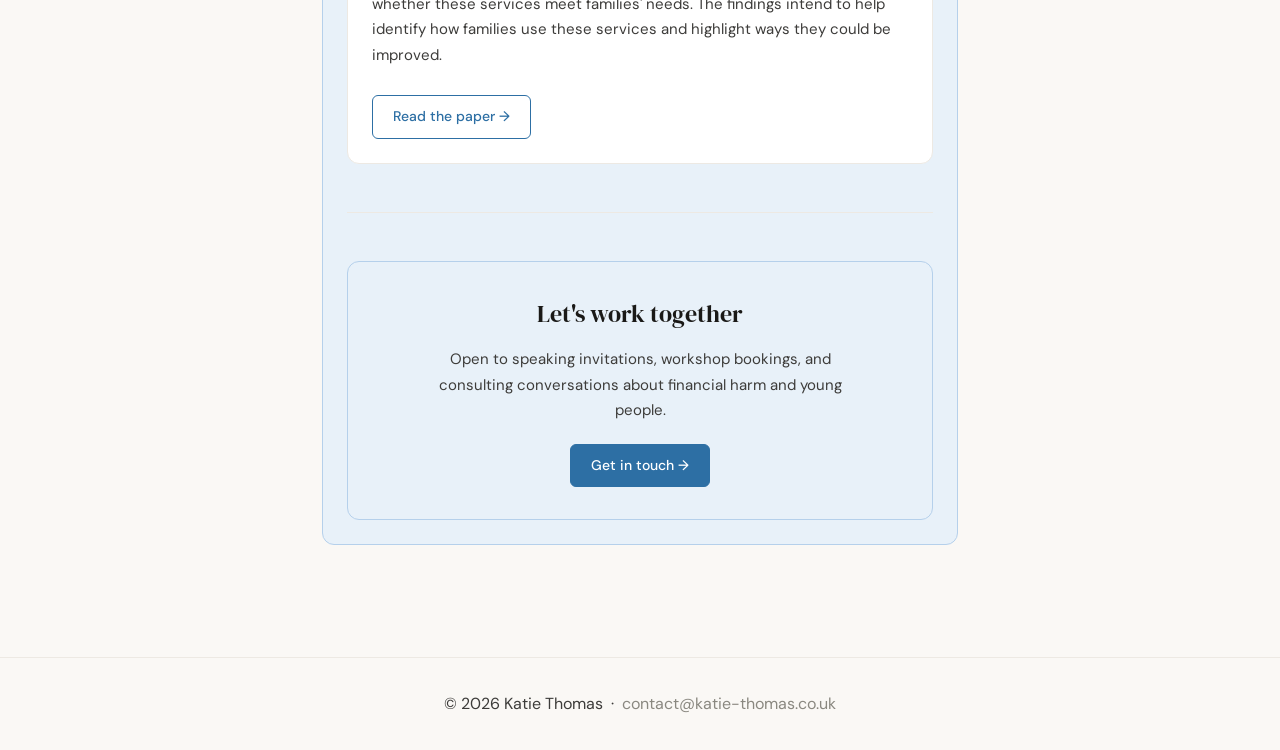
==== commit 0bfeff49: "email added" ====
--- a/index.html
+++ b/index.html
@@ -250,7 +250,7 @@
   <!-- ===================== FOOTER ===================== -->
   <footer class="footer">
     <!-- Replace with your email address -->
-    <p>© 2026 Katie Thomas &nbsp;·&nbsp; <a href="mailto:your@email.com">your@email.com</a></p>
+    <p>© 2026 Katie Thomas &nbsp;·&nbsp; <a href="contact@katie-thomas.co.uk">contact@katie-thomas.co.uk</a></p>
   </footer>
 
   <script>
